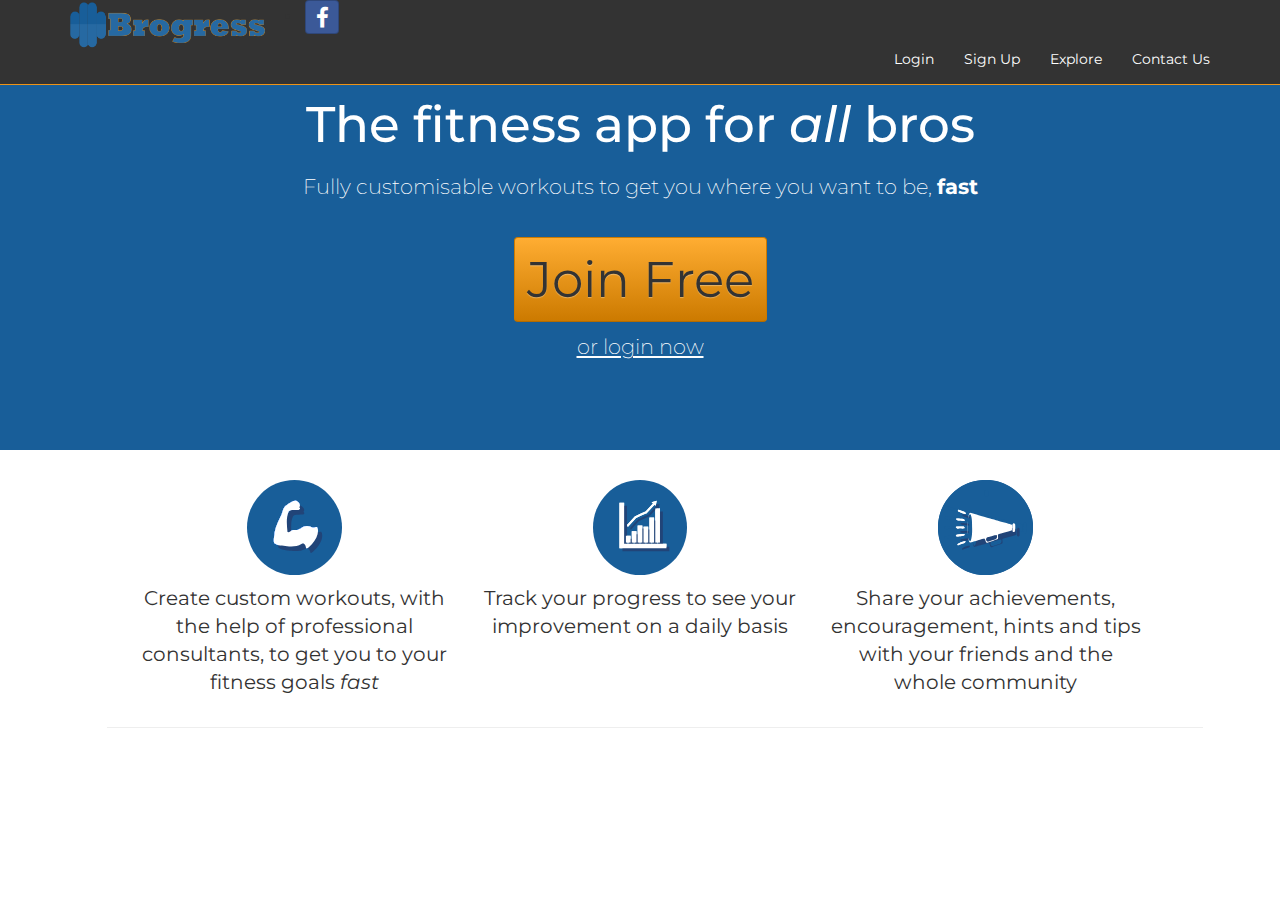
==== brogress/brogress.html @ 45cebdc3 "Added brogress files" ====
<html lang="en">

  <head>
    <meta http-equiv="Content-Type" content="text/html; charset=UTF-8">
    <meta charset="utf-8">
    <meta http-equiv="X-UA-Comatible" content="IE=edge">
    <meta name="veiwport" content="width=device-width, initial-scale=1">

    <title>Brogress</title>
    <link rel="shortcut icon" href="Assets/Icon1.png">
    <link href="CSS/bootstrap.min.css" rel="stylesheet">
    <link href="CSS/custom.css" rel="stylesheet">
    <link href="http://fonts.googleapis.com/css?family=Montserrat:400,300,700" rel="stylesheet">
    <link href="https://maxcdn.bootstrapcdn.com/font-awesome/4.4.0/css/font-awesome.min.css" rel="stylesheet">
    <link href="CSS/bootstrap-social.css" rel="stylesheet">
    <script src="JS/ie-emulation-modes-warning.js"></script>
  </head>

  <body role=document>
    <nav class="navbar navbar-inverse navbar-fixed-top">
        <div class="container" id="top">
          <div class="navbar-header">
            <button type="button" class="navbar-toggle collapsed" data-toggle="collapse" data-target="#navbar" aria-expanded="false" aria-controls="navbar">
              <span class="sr-only">Toggle navigation</span>
              <span class="icon-bar"></span>
              <span class="icon-bar"></span>
              <span class="icon-bar"></span>
            </button>
            <a class="navbar-brand" href="#">
              <img src="Assets/Logo2.png" style="max-width:200px; margin-top:-27px"></a>
          </div>
          <div id="navbar" class="navbar-collapse collapse">
            <div class="navbar-social-buttons>"
            <ul class="nav navbar-nav navbar-center">
              <li><a class="btn btn-social-icon btn-facebook"><i class="fa fa-facebook"></i></a></li>
            </ul>
          </div>
            <ul class="nav navbar-nav navbar-right">
              <li><a href="#login">Login</a></li>
              <li><a href="#signup">Sign Up</a></li>
              <li><a href="#explore">Explore</a></li>
              <li><a href="#contact">Contact Us</a></li>
              <!--<li class="dropdown">
                <a href="http://getbootstrap.com/examples/theme/#" class="dropdown-toggle" data-toggle="dropdown" role="button" aria-haspopup="true" aria-expanded="false">Dropdown <span class="caret"></span></a>
                <ul class="dropdown-menu">
                  <li><a href="http://getbootstrap.com/examples/theme/#">Action</a></li>
                  <li><a href="http://getbootstrap.com/examples/theme/#">Another action</a></li>
                  <li><a href="http://getbootstrap.com/examples/theme/#">Something else here</a></li>
                  <li role="separator" class="divider"></li>
                  <li class="dropdown-header">Nav header</li>
                  <li><a href="http://getbootstrap.com/examples/theme/#">Separated link</a></li>
                  <li><a href="http://getbootstrap.com/examples/theme/#">One more separated link</a></li>
                </ul>-->
              </li>
            </ul>
          </div><!--/.nav-collapse -->
        </div>
      </nav>
    <script src="JS/jquery.min.js"></script>
    <div class="jumbotron" id="home">
        <h1 style="align">The fitness app for <i>all</i> bros</h1>
        <div style="padding-top:10"><p>Fully customisable workouts to get you where you want to be, <b>fast</b></p></div>
      <div style="padding-top:20"><a href="#signup"><button type="button" class="btn btn-custom">Join Free</button></a></div>
      <div style="padding-top:10px"></div><a href="#login"><p><u>or login now</u></p></a></div>
    </div>

      <div class="row col-sm-offset-1 col-sm-10">
        <div class="col-sm-4">
          <img src="Assets/Grid-icon-1.svg" class="center-block" width="30%">
          <p style="padding-top: 10; text-align: center; font-size: 140%">
            Create custom workouts, with the help of professional consultants, to get you to your fitness goals <i>fast</i>
          </p>
        </div>
        <div class="col-sm-4">
          <img src="Assets/Grid-icon-2.svg" class="center-block" width="30%">
          <p style="padding-top: 10; text-align: center; font-size: 140%">
          Track your progress to see your improvement on a daily basis
          </p>
        </div>
        <div class="col-sm-4">
          <img src="Assets/Grid-icon-3.svg" class="center-block" width="30%">
          <p style="padding-top: 10; text-align: center; font-size: 140%">
            Share your achievements, encouragement, hints and tips with your friends and the whole community
          </p>
        </div>
      </div>

      <hr class="featurette-divider col-sm-offset-1 col-sm-10">

    <script src="JS/bootstrap.min.js"></script>
  </body>

</html>
---- brogress/CSS/custom.css ----
body {
  font-family: 'Montserrat', sans-serif;
}
.navbar {
    background-color: #333;
    border-color: #ed9317;
}
.navbar .navbar-brand {
    color: #FFF;
}
.navbar .navbar-brand:hover,
.navbar .navbar-brand:focus {
    color: #ed9317;
}
.navbar .navbar-nav > li > a {
    color: #FFF;
    text-align: center;
}
.navbar .navbar-nav > li > a:hover,
.navbar .navbar-nav > li > a:focus  {
    color: #ed9317;
}
.navbar .navbar-nav > .active > a {
  color: #FFF;
}
.navbar .navbar-nav > .active > a:hover,
.navbar .navbar-nav > .active > a:focus {
  color: #ed9317;
}
.navbar-social-buttons {
  padding-top: 50px;
}
.jumbotron {
  position: relative;
   background-color: #185E99;
   height: 50%;
   text-align: center;
   padding-top: 6%;
}
.jumbotron h1{
  color: #FFFFFF;
  font-size: 50;
}
.jumbotron p{
  color: #FFFFFF;
}
.jumbotron button{
  color: #FFFFFF;
  font-size: 50;
}
.btn-custom {
  background-color: hsl(36, 100%, 40%) !important;
  background-repeat: repeat-x;
  filter: progid:DXImageTransform.Microsoft.gradient(startColorstr="#ffad32", endColorstr="#cc7a00");
  background-image: -khtml-gradient(linear, left top, left bottom, from(#ffad32), to(#cc7a00));
  background-image: -moz-linear-gradient(top, #ffad32, #cc7a00);
  background-image: -ms-linear-gradient(top, #ffad32, #cc7a00);
  background-image: -webkit-gradient(linear, left top, left bottom, color-stop(0%, #ffad32), color-stop(100%, #cc7a00));
  background-image: -webkit-linear-gradient(top, #ffad32, #cc7a00);
  background-image: -o-linear-gradient(top, #ffad32, #cc7a00);
  background-image: linear-gradient(#ffad32, #cc7a00);
  border-color: #cc7a00 #cc7a00 hsl(36, 100%, 35%);
  color: #333 !important;
  text-shadow: 0 1px 1px rgba(255, 255, 255, 0.33);
  -webkit-font-smoothing: antialiased;
}
.btn-custom:hover {
  color: #555 !important;
}
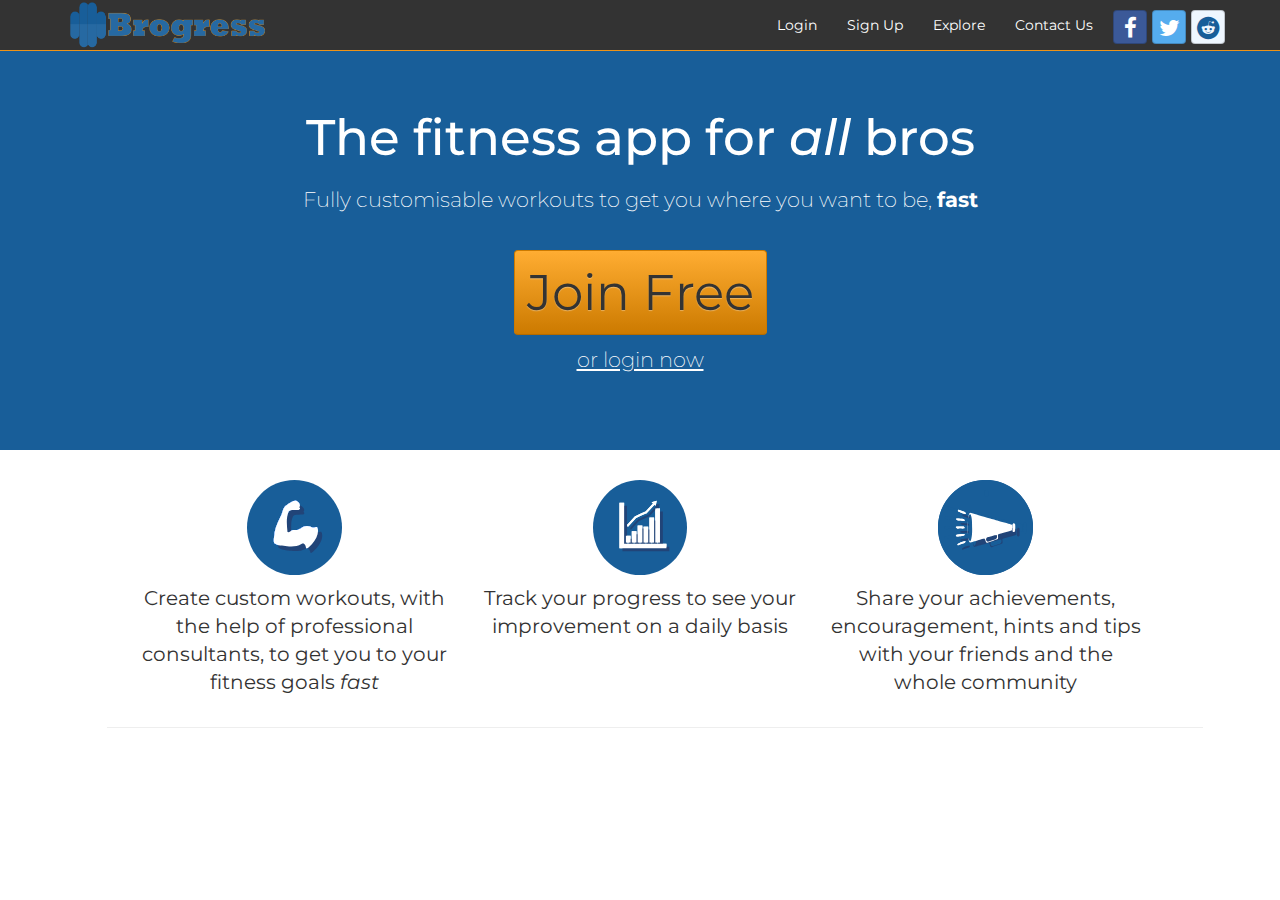
==== commit 436fa6e4: "Social icons and jumbotron change" ====
--- a/brogress/brogress.html
+++ b/brogress/brogress.html
@@ -9,10 +9,10 @@
     <title>Brogress</title>
     <link rel="shortcut icon" href="Assets/Icon1.png">
     <link href="CSS/bootstrap.min.css" rel="stylesheet">
-    <link href="CSS/custom.css" rel="stylesheet">
     <link href="http://fonts.googleapis.com/css?family=Montserrat:400,300,700" rel="stylesheet">
     <link href="https://maxcdn.bootstrapcdn.com/font-awesome/4.4.0/css/font-awesome.min.css" rel="stylesheet">
     <link href="CSS/bootstrap-social.css" rel="stylesheet">
+    <link href="CSS/custom.css" rel="stylesheet">
     <script src="JS/ie-emulation-modes-warning.js"></script>
   </head>
 
@@ -30,16 +30,14 @@
               <img src="Assets/Logo2.png" style="max-width:200px; margin-top:-27px"></a>
           </div>
           <div id="navbar" class="navbar-collapse collapse">
-            <div class="navbar-social-buttons>"
-            <ul class="nav navbar-nav navbar-center">
-              <li><a class="btn btn-social-icon btn-facebook"><i class="fa fa-facebook"></i></a></li>
-            </ul>
-          </div>
             <ul class="nav navbar-nav navbar-right">
               <li><a href="#login">Login</a></li>
               <li><a href="#signup">Sign Up</a></li>
               <li><a href="#explore">Explore</a></li>
               <li><a href="#contact">Contact Us</a></li>
+                <li class="nav navbar-nav navbar-social"><a class="btn btn-social-icon btn-facebook"><i class="fa fa-facebook" style="vertical-align: middle;"></i></a></li>
+                <li class="nav navbar-nav navbar-social"><a class="btn btn-social-icon btn-twitter"><i class="fa fa-twitter"></i></a></li>
+                <li class="nav navbar-nav navbar-social"><a class="btn btn-social-icon btn-reddit"><i class="fa fa-reddit" style="font-color: black;"></i></a></li>
               <!--<li class="dropdown">
                 <a href="http://getbootstrap.com/examples/theme/#" class="dropdown-toggle" data-toggle="dropdown" role="button" aria-haspopup="true" aria-expanded="false">Dropdown <span class="caret"></span></a>
                 <ul class="dropdown-menu">
--- a/brogress/CSS/custom.css
+++ b/brogress/CSS/custom.css
@@ -27,15 +27,23 @@
 .navbar .navbar-nav > .active > a:focus {
   color: #ed9317;
 }
-.navbar-social-buttons {
-  padding-top: 50px;
+.navbar .navbar-nav .navbar-social {
+  padding-top: 10;
+  padding-left: 5;
+}
+.fa-reddit {
+  color: #185E99;
+}
+.fa-reddit:hover {
+  color: #ed9317;
 }
 .jumbotron {
   position: relative;
    background-color: #185E99;
    height: 50%;
    text-align: center;
-   padding-top: 6%;
+   padding-top: 7%;
+   padding-bottom: 20%;
 }
 .jumbotron h1{
   color: #FFFFFF;
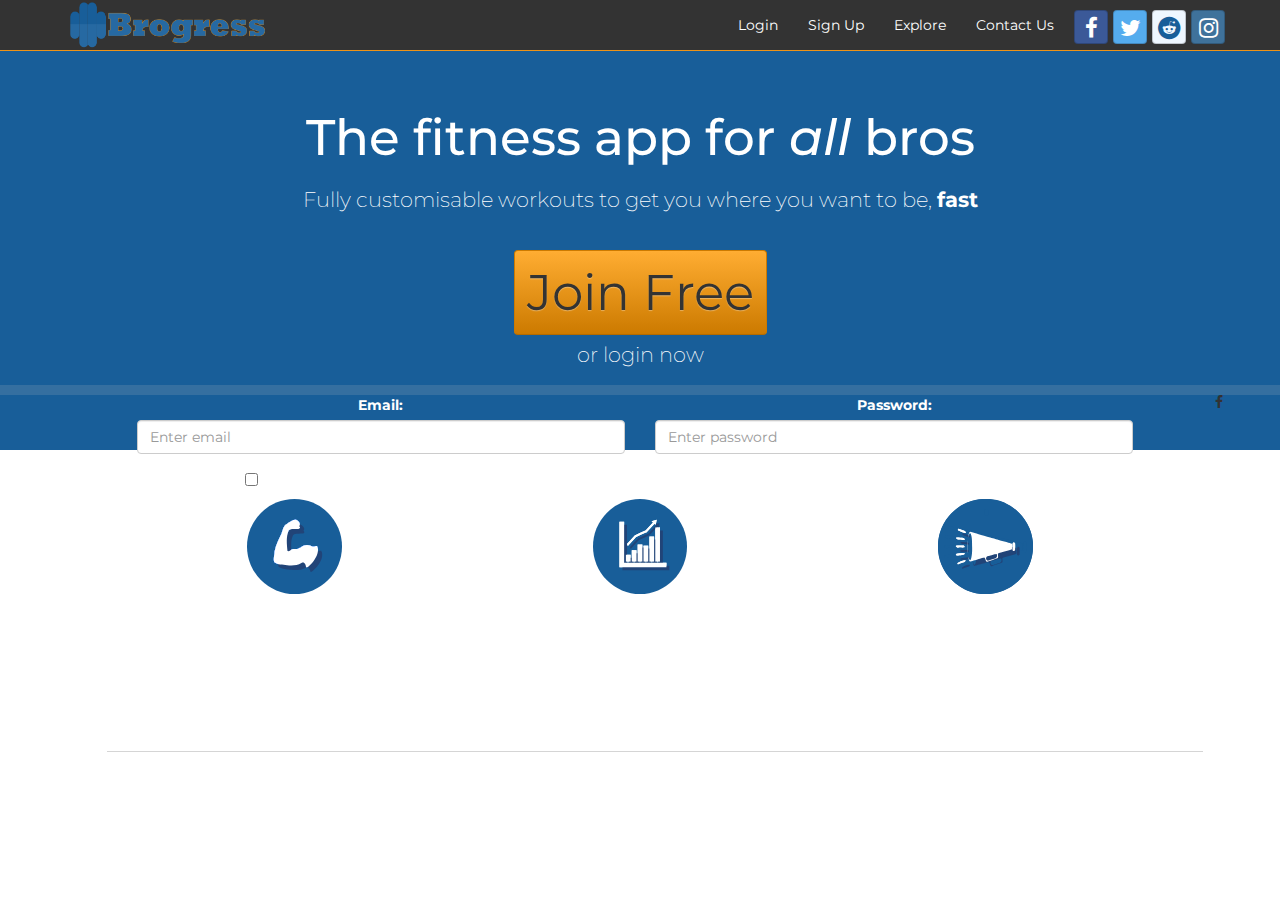
==== commit 39321266: "Faulty commit" ====
--- a/brogress/brogress.html
+++ b/brogress/brogress.html
@@ -38,6 +38,7 @@
                 <li class="nav navbar-nav navbar-social"><a class="btn btn-social-icon btn-facebook"><i class="fa fa-facebook" style="vertical-align: middle;"></i></a></li>
                 <li class="nav navbar-nav navbar-social"><a class="btn btn-social-icon btn-twitter"><i class="fa fa-twitter"></i></a></li>
                 <li class="nav navbar-nav navbar-social"><a class="btn btn-social-icon btn-reddit"><i class="fa fa-reddit" style="font-color: black;"></i></a></li>
+                <li class="nav navbar-nav navbar-social"><a class="btn btn-social-icon btn-instagram"><i class="fa fa-instagram" style="font-color: black;"></i></a></li>
               <!--<li class="dropdown">
                 <a href="http://getbootstrap.com/examples/theme/#" class="dropdown-toggle" data-toggle="dropdown" role="button" aria-haspopup="true" aria-expanded="false">Dropdown <span class="caret"></span></a>
                 <ul class="dropdown-menu">
@@ -59,7 +60,56 @@
         <h1 style="align">The fitness app for <i>all</i> bros</h1>
         <div style="padding-top:10"><p>Fully customisable workouts to get you where you want to be, <b>fast</b></p></div>
       <div style="padding-top:20"><a href="#signup"><button type="button" class="btn btn-custom">Join Free</button></a></div>
-      <div style="padding-top:10px"></div><a href="#login"><p><u>or login now</u></p></a></div>
+      <div><p style="color:white;padding-top:5px;">or login now</h3></div>
+      <div style="background-color: #356FA0;padding-top:10px;">
+        <div class="row col-sm-offset-1 col-sm-10">
+          <div class="col-sm-6">
+            <div class="form-group">
+              <div>
+              <label for="email" style="color:white;;">Email:</label>
+              <input type="email" class="form-control" id="email" placeholder="Enter email">
+            </div>
+            </div>
+            <div class="checkbox" style="right:10%;padding-right:10%;">
+              <label style="color:white;"><input type="checkbox"> Remember me</label>
+            </div>
+          </div>
+          <div class="col-sm-6">
+            <div class="form-group" style="padding-right:10px;">
+              <label for="pwd" style="color:white;">Password:</label>
+              <input type="password" class="form-control" id="pwd" placeholder="Enter password">
+            </div>
+            <a style="color:white;" href="https://www.youtube.com/watch?v=dQw4w9WgXcQ"><u>forgot your password?</u></a>
+          </div>
+      </div>
+    </div>
+
+    <div class="modal fade" id="loginModal" role="dialog">
+      <div class="modal-dialog">
+        <div class="modal-content">
+          <div class="modal-header">
+            <button type="button" class="close" data-dismiss="modal">&times;</button>
+            <h4 class="modal-title" style="margin:0 auto;">Login</h4>
+          </div>
+          <div class="modal-body">
+            <form class="form-inline" role="form">
+              <div class="form-group">
+                <label for="email">Email:</label>
+                <input type="email" class="form-control" id="email" placeholder="Enter email">
+              </div>
+              <div class="form-group">
+                <label for="pwd">Password:</label>
+                <input type="password" class="form-control" id="pwd" placeholder="Enter password">
+              </div>
+              <div class="checkbox">
+                <label><input type="checkbox"> Remember me</label>
+              </div>
+              <button type="submit" class="btn btn-custom">Submit</button>
+              <a href="https://www.youtube.com/watch?v=dQw4w9WgXcQ"><u>forgot your password?</u></a>
+            </form>
+          </div>
+        </div>
+      </div>
     </div>
 
       <div class="row col-sm-offset-1 col-sm-10">
@@ -86,6 +136,7 @@
       <hr class="featurette-divider col-sm-offset-1 col-sm-10">
 
     <script src="JS/bootstrap.min.js"></script>
+    <i class="fa fa-facebook"></i>
   </body>
 
 </html>
--- a/brogress/CSS/custom.css
+++ b/brogress/CSS/custom.css
@@ -40,10 +40,14 @@
 .jumbotron {
   position: relative;
    background-color: #185E99;
-   height: 50%;
+   height: 30%;
    text-align: center;
    padding-top: 7%;
-   padding-bottom: 20%;
+}
+@media (min-width: 768px) {
+  .jumbotron {
+    height: 50%
+  }
 }
 .jumbotron h1{
   color: #FFFFFF;
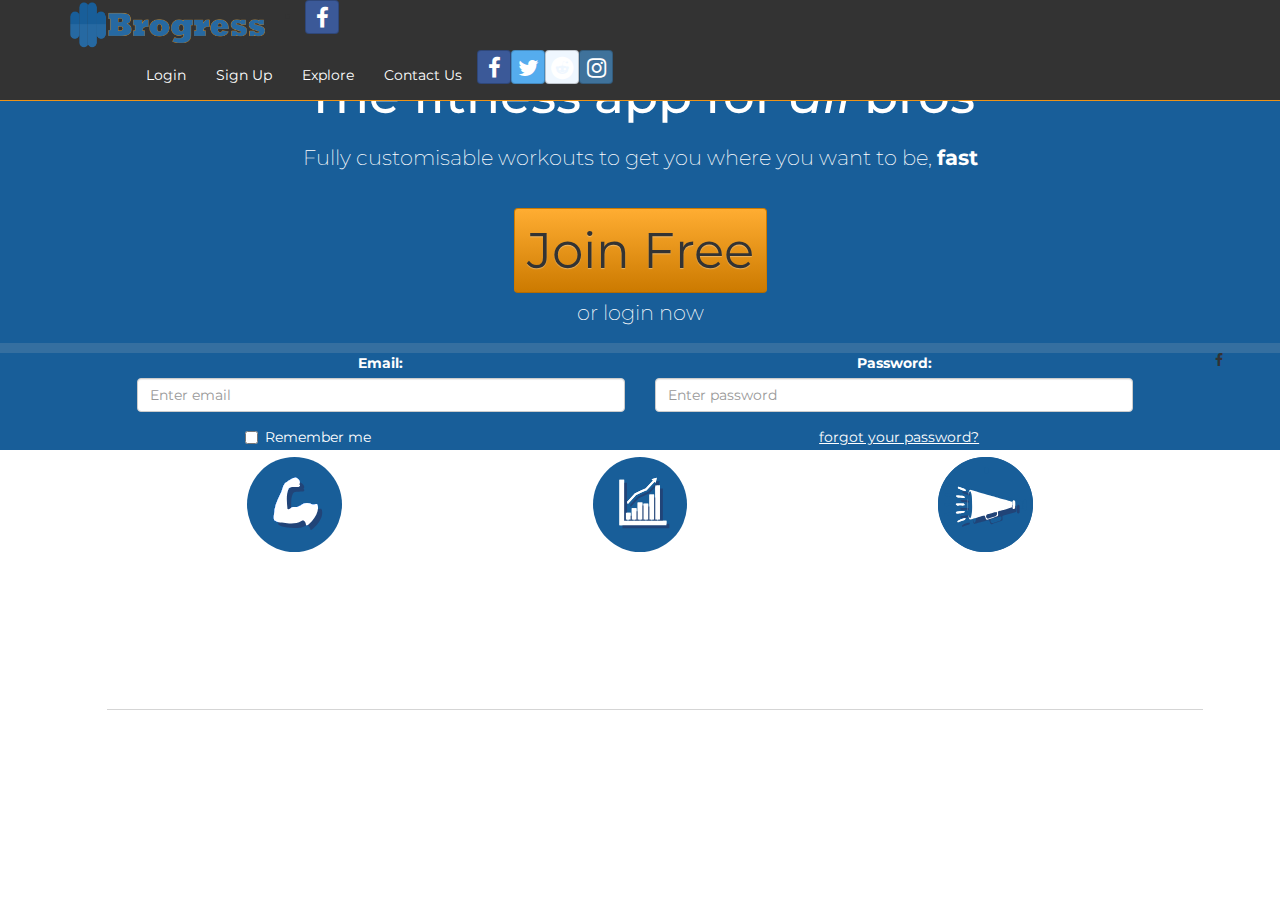
==== commit e5af6313: "Revert "Social icons and jumbotron change"" ====
--- a/brogress/brogress.html
+++ b/brogress/brogress.html
@@ -9,10 +9,10 @@
     <title>Brogress</title>
     <link rel="shortcut icon" href="Assets/Icon1.png">
     <link href="CSS/bootstrap.min.css" rel="stylesheet">
+    <link href="CSS/custom.css" rel="stylesheet">
     <link href="http://fonts.googleapis.com/css?family=Montserrat:400,300,700" rel="stylesheet">
     <link href="https://maxcdn.bootstrapcdn.com/font-awesome/4.4.0/css/font-awesome.min.css" rel="stylesheet">
     <link href="CSS/bootstrap-social.css" rel="stylesheet">
-    <link href="CSS/custom.css" rel="stylesheet">
     <script src="JS/ie-emulation-modes-warning.js"></script>
   </head>
 
@@ -30,15 +30,23 @@
               <img src="Assets/Logo2.png" style="max-width:200px; margin-top:-27px"></a>
           </div>
           <div id="navbar" class="navbar-collapse collapse">
+            <div class="navbar-social-buttons>"
+            <ul class="nav navbar-nav navbar-center">
+              <li><a class="btn btn-social-icon btn-facebook"><i class="fa fa-facebook"></i></a></li>
+            </ul>
+          </div>
             <ul class="nav navbar-nav navbar-right">
               <li><a href="#login">Login</a></li>
               <li><a href="#signup">Sign Up</a></li>
               <li><a href="#explore">Explore</a></li>
               <li><a href="#contact">Contact Us</a></li>
+<<<<<<< HEAD
                 <li class="nav navbar-nav navbar-social"><a class="btn btn-social-icon btn-facebook"><i class="fa fa-facebook" style="vertical-align: middle;"></i></a></li>
                 <li class="nav navbar-nav navbar-social"><a class="btn btn-social-icon btn-twitter"><i class="fa fa-twitter"></i></a></li>
                 <li class="nav navbar-nav navbar-social"><a class="btn btn-social-icon btn-reddit"><i class="fa fa-reddit" style="font-color: black;"></i></a></li>
                 <li class="nav navbar-nav navbar-social"><a class="btn btn-social-icon btn-instagram"><i class="fa fa-instagram" style="font-color: black;"></i></a></li>
+=======
+>>>>>>> parent of 436fa6e... Social icons and jumbotron change
               <!--<li class="dropdown">
                 <a href="http://getbootstrap.com/examples/theme/#" class="dropdown-toggle" data-toggle="dropdown" role="button" aria-haspopup="true" aria-expanded="false">Dropdown <span class="caret"></span></a>
                 <ul class="dropdown-menu">
--- a/brogress/CSS/custom.css
+++ b/brogress/CSS/custom.css
@@ -27,27 +27,24 @@
 .navbar .navbar-nav > .active > a:focus {
   color: #ed9317;
 }
-.navbar .navbar-nav .navbar-social {
-  padding-top: 10;
-  padding-left: 5;
-}
-.fa-reddit {
-  color: #185E99;
-}
-.fa-reddit:hover {
-  color: #ed9317;
+.navbar-social-buttons {
+  padding-top: 50px;
 }
 .jumbotron {
   position: relative;
    background-color: #185E99;
    height: 30%;
    text-align: center;
+<<<<<<< HEAD
    padding-top: 7%;
 }
 @media (min-width: 768px) {
   .jumbotron {
     height: 50%
   }
+=======
+   padding-top: 6%;
+>>>>>>> parent of 436fa6e... Social icons and jumbotron change
 }
 .jumbotron h1{
   color: #FFFFFF;
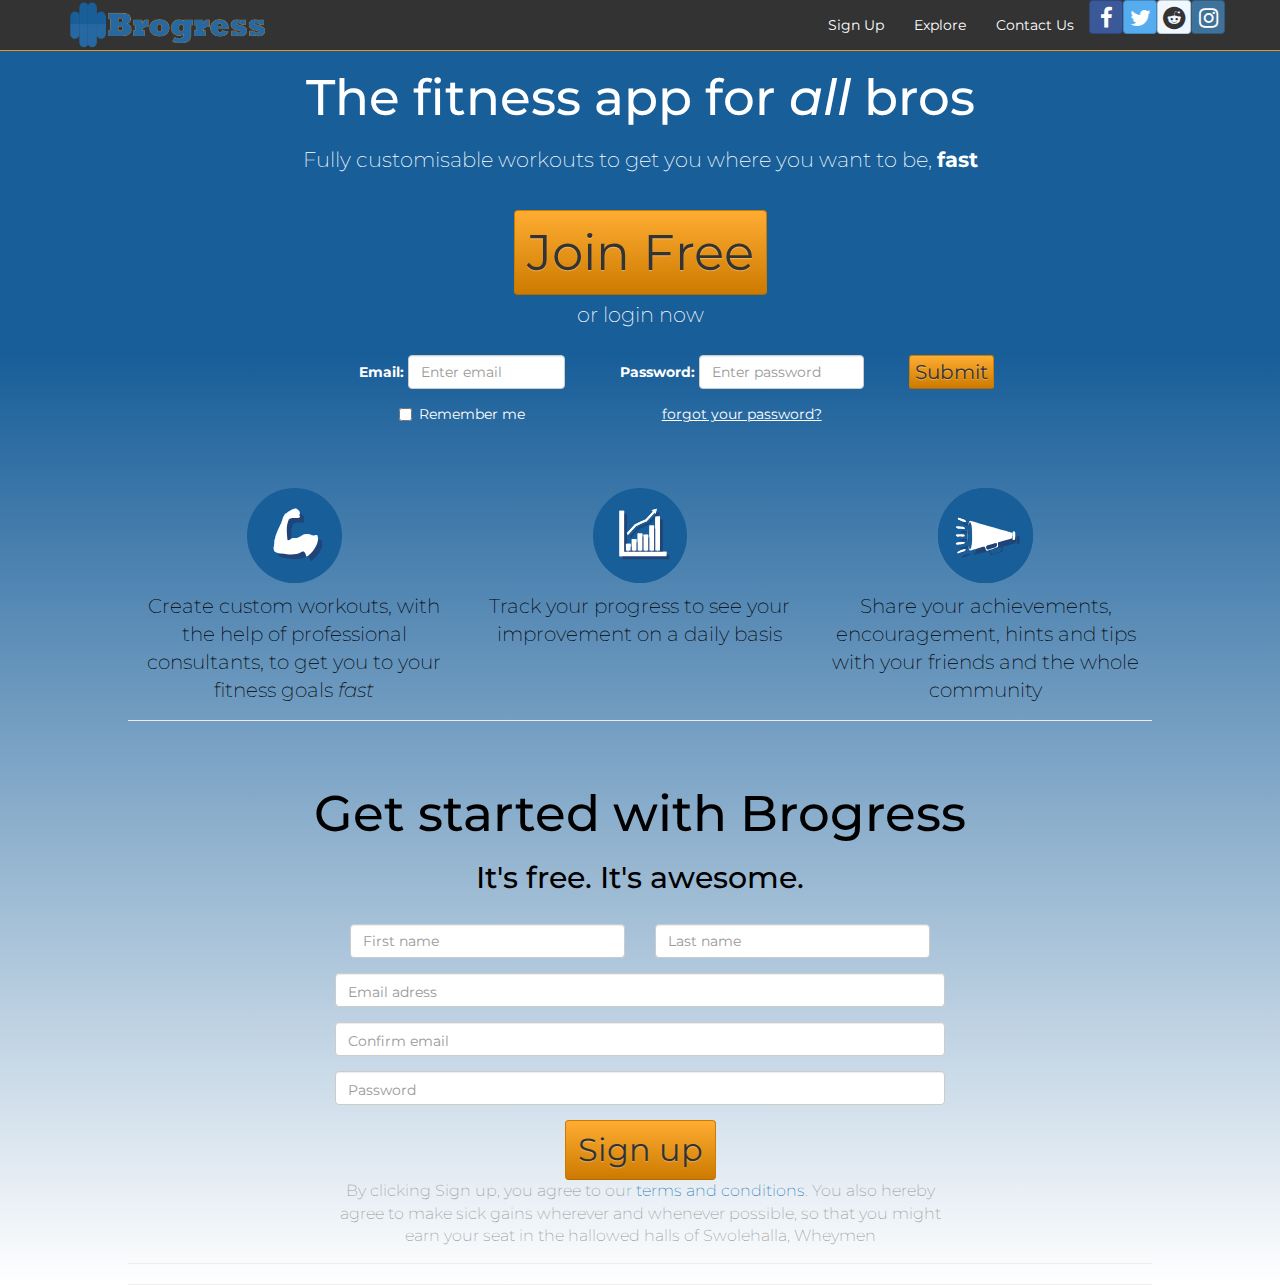
==== commit 056cf1f1: "Major updates" ====
--- a/brogress/brogress.html
+++ b/brogress/brogress.html
@@ -14,6 +14,13 @@
     <link href="https://maxcdn.bootstrapcdn.com/font-awesome/4.4.0/css/font-awesome.min.css" rel="stylesheet">
     <link href="CSS/bootstrap-social.css" rel="stylesheet">
     <script src="JS/ie-emulation-modes-warning.js"></script>
+    <script src="https://ajax.googleapis.com/ajax/libs/jquery/1.11.3/jquery.min.js"></script>
+
+    <script type="text/javacript">
+    $(document).ready(function(){
+      $("#TandC").load("Assets/TandC.txt");
+    });
+    </script>
   </head>
 
   <body role=document>
@@ -30,23 +37,14 @@
               <img src="Assets/Logo2.png" style="max-width:200px; margin-top:-27px"></a>
           </div>
           <div id="navbar" class="navbar-collapse collapse">
-            <div class="navbar-social-buttons>"
-            <ul class="nav navbar-nav navbar-center">
-              <li><a class="btn btn-social-icon btn-facebook"><i class="fa fa-facebook"></i></a></li>
-            </ul>
-          </div>
             <ul class="nav navbar-nav navbar-right">
-              <li><a href="#login">Login</a></li>
               <li><a href="#signup">Sign Up</a></li>
               <li><a href="#explore">Explore</a></li>
               <li><a href="#contact">Contact Us</a></li>
-<<<<<<< HEAD
                 <li class="nav navbar-nav navbar-social"><a class="btn btn-social-icon btn-facebook"><i class="fa fa-facebook" style="vertical-align: middle;"></i></a></li>
                 <li class="nav navbar-nav navbar-social"><a class="btn btn-social-icon btn-twitter"><i class="fa fa-twitter"></i></a></li>
-                <li class="nav navbar-nav navbar-social"><a class="btn btn-social-icon btn-reddit"><i class="fa fa-reddit" style="font-color: black;"></i></a></li>
-                <li class="nav navbar-nav navbar-social"><a class="btn btn-social-icon btn-instagram"><i class="fa fa-instagram" style="font-color: black;"></i></a></li>
-=======
->>>>>>> parent of 436fa6e... Social icons and jumbotron change
+                <li class="nav navbar-nav navbar-social"><a class="btn btn-social-icon btn-reddit"><i class="fa fa-reddit"></i></a></li>
+                <li class="nav navbar-nav navbar-social"><a class="btn btn-social-icon btn-instagram"><i class="fa fa-instagram"></i></a></li>
               <!--<li class="dropdown">
                 <a href="http://getbootstrap.com/examples/theme/#" class="dropdown-toggle" data-toggle="dropdown" role="button" aria-haspopup="true" aria-expanded="false">Dropdown <span class="caret"></span></a>
                 <ul class="dropdown-menu">
@@ -69,82 +67,144 @@
         <div style="padding-top:10"><p>Fully customisable workouts to get you where you want to be, <b>fast</b></p></div>
       <div style="padding-top:20"><a href="#signup"><button type="button" class="btn btn-custom">Join Free</button></a></div>
       <div><p style="color:white;padding-top:5px;">or login now</h3></div>
-      <div style="background-color: #356FA0;padding-top:10px;">
-        <div class="row col-sm-offset-1 col-sm-10">
+      <div style="padding-top:10px;">
+        <div class="row col-sm-offset-3 col-sm-6" >
+          <div class="col-sm-5">
+            <div class="form-group">
+              <label for="email" style="color:white;display:inline-block;">Email:</label>
+              <input style="display:inline-block;width:70%;" type="email" class="form-control" id="email" placeholder="Enter email">
+            </div>
+            <div class="checkbox" style="margin:auto">
+              <label style="color:white;"><input type="checkbox"> Remember me</label>
+            </div>
+          </div>
           <div class="col-sm-6">
             <div class="form-group">
-              <div>
-              <label for="email" style="color:white;;">Email:</label>
-              <input type="email" class="form-control" id="email" placeholder="Enter email">
-            </div>
-            </div>
-            <div class="checkbox" style="right:10%;padding-right:10%;">
-              <label style="color:white;"><input type="checkbox"> Remember me</label>
-            </div>
-          </div>
-          <div class="col-sm-6">
-            <div class="form-group" style="padding-right:10px;">
-              <label for="pwd" style="color:white;">Password:</label>
-              <input type="password" class="form-control" id="pwd" placeholder="Enter password">
-            </div>
-            <a style="color:white;" href="https://www.youtube.com/watch?v=dQw4w9WgXcQ"><u>forgot your password?</u></a>
+              <label for="pwd" style="color:white;display:inline-block;">Password:</label>
+              <input style="display:inline-block;width:60%;" type="password" class="form-control" id="pwd" placeholder="Enter password">
+            </div>
+            <a style="color:white;margin:auto;" href="https://www.youtube.com/watch?v=dQw4w9WgXcQ"><u>forgot your password?</u></a>
+          </div>
+          <div class="col-sm-1">
+            <button type="button" class="btn btn-custom btn-xs" id="submit">Submit</button>
           </div>
       </div>
     </div>
 
-    <div class="modal fade" id="loginModal" role="dialog">
-      <div class="modal-dialog">
-        <div class="modal-content">
-          <div class="modal-header">
-            <button type="button" class="close" data-dismiss="modal">&times;</button>
-            <h4 class="modal-title" style="margin:0 auto;">Login</h4>
-          </div>
-          <div class="modal-body">
-            <form class="form-inline" role="form">
-              <div class="form-group">
-                <label for="email">Email:</label>
-                <input type="email" class="form-control" id="email" placeholder="Enter email">
-              </div>
-              <div class="form-group">
-                <label for="pwd">Password:</label>
-                <input type="password" class="form-control" id="pwd" placeholder="Enter password">
-              </div>
-              <div class="checkbox">
-                <label><input type="checkbox"> Remember me</label>
-              </div>
-              <button type="submit" class="btn btn-custom">Submit</button>
-              <a href="https://www.youtube.com/watch?v=dQw4w9WgXcQ"><u>forgot your password?</u></a>
-            </form>
-          </div>
-        </div>
-      </div>
-    </div>
-
-      <div class="row col-sm-offset-1 col-sm-10">
+    <div id="background">
+
+      <div class="modal fade" id="loginModal" role="dialog">
+        <div class="modal-dialog">
+          <div class="modal-content">
+            <div class="modal-header">
+              <button type="button" class="close" data-dismiss="modal">&times;</button>
+              <h4 class="modal-title" style="margin:0 auto;">Login</h4>
+            </div>
+            <div class="modal-body">
+              <form class="form-inline" role="form">
+                <div class="form-group">
+                  <label for="email">Email:</label>
+                  <input type="email" class="form-control" id="email" placeholder="Enter email">
+                </div>
+                <div class="form-group">
+                  <label for="pwd">Password:</label>
+                  <input type="password" class="form-control" id="pwd" placeholder="Enter password">
+                </div>
+                <div class="checkbox">
+                  <label><input type="checkbox"> Remember me</label>
+                </div>
+                <button type="submit" class="btn btn-custom">Submit</button>
+                <a href="https://www.youtube.com/watch?v=dQw4w9WgXcQ"><u>forgot your password?</u></a>
+              </form>
+            </div>
+          </div>
+        </div>
+      </div>
+
+      <div class="row col-sm-offset-1 col-sm-10" style="padding-top:5%;">
         <div class="col-sm-4">
           <img src="Assets/Grid-icon-1.svg" class="center-block" width="30%">
-          <p style="padding-top: 10; text-align: center; font-size: 140%">
+          <p style="padding-top: 10; text-align: center; font-size: 140%; color: #000">
             Create custom workouts, with the help of professional consultants, to get you to your fitness goals <i>fast</i>
           </p>
         </div>
         <div class="col-sm-4">
           <img src="Assets/Grid-icon-2.svg" class="center-block" width="30%">
-          <p style="padding-top: 10; text-align: center; font-size: 140%">
+          <p style="padding-top: 10; text-align: center; font-size: 140%; color: #000;">
           Track your progress to see your improvement on a daily basis
           </p>
         </div>
         <div class="col-sm-4">
           <img src="Assets/Grid-icon-3.svg" class="center-block" width="30%">
-          <p style="padding-top: 10; text-align: center; font-size: 140%">
+          <p style="padding-top: 10; text-align: center; font-size: 140%; color: #000;">
             Share your achievements, encouragement, hints and tips with your friends and the whole community
           </p>
         </div>
       </div>
 
-      <hr class="featurette-divider col-sm-offset-1 col-sm-10">
+      <hr class="featurette-divider" style="width:80%;">
+
+      <div id="signup" style="padding-top:25px;">
+        <h1 style="align;color:black;">Get started with Brogress</h1>
+        <h2 style="align;color:black;">It's free. It's awesome.</h2>
+        <div class="row col-sm-offset-3 col-sm-6" style="padding-top:20px;">
+          <div class="col-sm-6">
+            <div class="form-group">
+              <input type="text" style="left:50px;" class="form-control" id="signup-name-first" placeholder="First name">
+            </div>
+          </div>
+          <div class="col-sm-6">
+            <div class="form-group">
+              <input type="text" class="form-control" id="signup-name-last" placeholder="Last name">
+            </div>
+          </div>
+          <div class="form-group">
+            <input type="email" class="form-control form-signup" id="signup-email-initial" placeholder="Email adress">
+          </div>
+          <div class="form-group">
+            <input type="email" class="form-control form-signup" id="signup-email-confirm" placeholder="Confirm email">
+          </div>
+          <div class="form-group">
+            <input type="password" class="form-control form-signup" id="signup-pwd" placeholder="Password">
+          </div>
+          <button type="button" class="btn btn-custom" style="font-size:32px;">Sign up</button>
+          <p style="font-size:16px;color:#999;">
+            By clicking Sign up, you agree to our <a href="#" data-toggle="modal" data-target="#TAndCModal">terms and conditions</a>.
+            You also hereby agree to make sick gains wherever and whenever possible, so that you might earn your seat in the hallowed halls of Swolehalla, Wheymen
+          </p>
+        </div>
+
+      </div>
+
+      <hr class="featurette-divider" style="width:80%;">
+
+      <div id="explore">
+
+      </div>
+
+      <hr class="featurette-divider" style="width:80%;">
+
+      <div id="contact">
+
+      </div>
+
+      <div class="modal fade" id="TAndCModal" role="dialog">
+        <div class="modal-dialog">
+          <div class="modal-content">
+            <div class="modal-header">
+              <button type="button" class="close" data-dismiss="modal">&times;</button>
+              <h4 class="modal-title" style="margin:0 auto;">Terms and Condition</h4>
+            </div>
+            <div class="modal-body">
+              <div id="TandC"></div>
+              </script>
+            </div>
+          </div>
+        </div>
+      </div>
+    </div>
 
     <script src="JS/bootstrap.min.js"></script>
-    <i class="fa fa-facebook"></i>
   </body>
 
 </html>
--- a/brogress/CSS/custom.css
+++ b/brogress/CSS/custom.css
@@ -30,17 +30,22 @@
 .navbar-social-buttons {
   padding-top: 50px;
 }
+.fa-reddit {
+  color:#333;
+}
+.fa-reddit:hover {
+  color:#ed9317;
+}
 .jumbotron {
   position: relative;
    background-color: #185E99;
-   height: 30%;
+   height: 50%;
    text-align: center;
-<<<<<<< HEAD
-   padding-top: 7%;
+   padding-top: 50px;
 }
-@media (min-width: 768px) {
+@media (max-width: 768px) {
   .jumbotron {
-    height: 50%
+    height: 70%
   }
 =======
    padding-top: 6%;
@@ -76,3 +81,12 @@
 .btn-custom:hover {
   color: #555 !important;
 }
+.btn-custom#submit {
+  font-size: 20;
+}
+#background {
+  background-image: linear-gradient(0deg, #FFFFFF, #185E99);
+}
+.form-signup {
+  padding-top: 10px;
+}
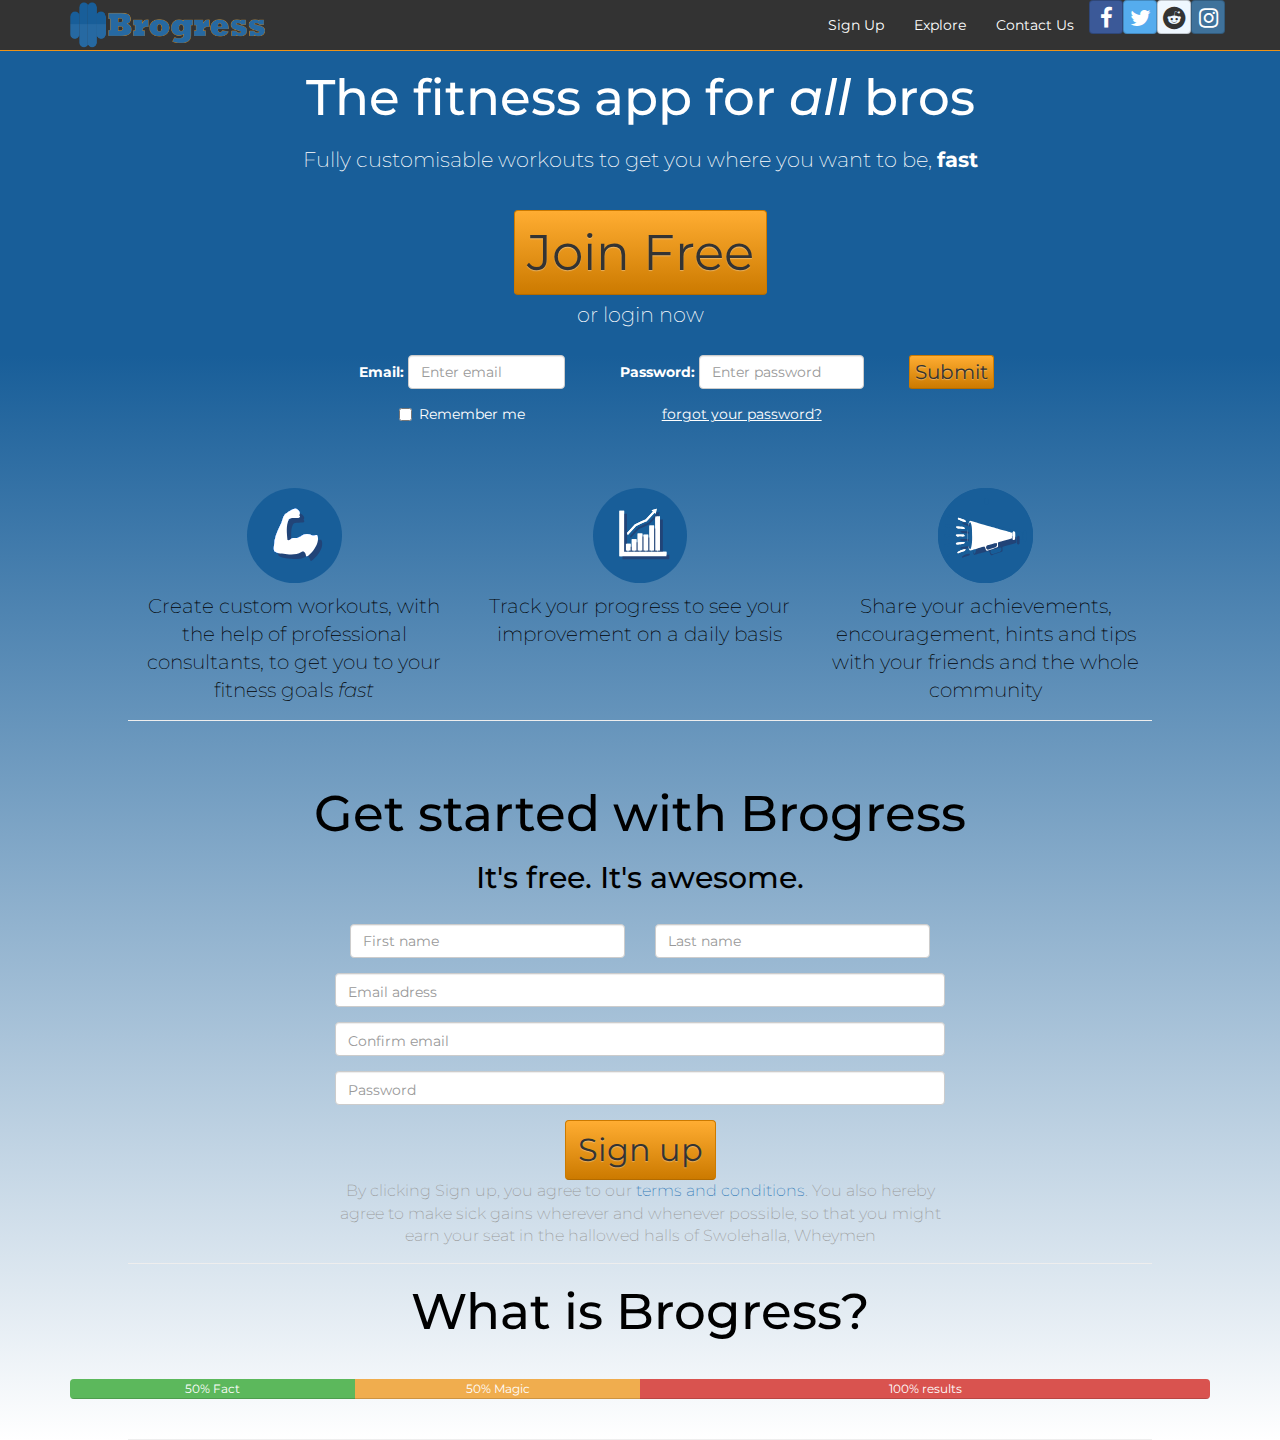
==== commit b6e872e0: "Changes to brogress 2 + main page" ====
--- a/brogress/brogress.html
+++ b/brogress/brogress.html
@@ -15,15 +15,13 @@
     <link href="CSS/bootstrap-social.css" rel="stylesheet">
     <script src="JS/ie-emulation-modes-warning.js"></script>
     <script src="https://ajax.googleapis.com/ajax/libs/jquery/1.11.3/jquery.min.js"></script>
-
-    <script type="text/javacript">
-    $(document).ready(function(){
-      $("#TandC").load("Assets/TandC.txt");
-    });
-    </script>
+    <script src="JS/jquery.localscroll.min.js"></script>
+    <script src="JS/smoothscroll.js"></script>
+    <script src="JS/custom.js"></script>
   </head>
 
-  <body role=document>
+  <body role=document onload="onpageLoad();">
+    <div id="top"></div>
     <nav class="navbar navbar-inverse navbar-fixed-top">
         <div class="container" id="top">
           <div class="navbar-header">
@@ -33,18 +31,18 @@
               <span class="icon-bar"></span>
               <span class="icon-bar"></span>
             </button>
-            <a class="navbar-brand" href="#">
+            <a class="navbar-brand" href="#top" class="smoothscroll">
               <img src="Assets/Logo2.png" style="max-width:200px; margin-top:-27px"></a>
           </div>
           <div id="navbar" class="navbar-collapse collapse">
             <ul class="nav navbar-nav navbar-right">
-              <li><a href="#signup">Sign Up</a></li>
-              <li><a href="#explore">Explore</a></li>
-              <li><a href="#contact">Contact Us</a></li>
-                <li class="nav navbar-nav navbar-social"><a class="btn btn-social-icon btn-facebook"><i class="fa fa-facebook" style="vertical-align: middle;"></i></a></li>
-                <li class="nav navbar-nav navbar-social"><a class="btn btn-social-icon btn-twitter"><i class="fa fa-twitter"></i></a></li>
-                <li class="nav navbar-nav navbar-social"><a class="btn btn-social-icon btn-reddit"><i class="fa fa-reddit"></i></a></li>
-                <li class="nav navbar-nav navbar-social"><a class="btn btn-social-icon btn-instagram"><i class="fa fa-instagram"></i></a></li>
+              <li><a href="#signup" class="smoothscroll">Sign Up</a></li>
+              <li><a href="#explore" class="smoothscroll">Explore</a></li>
+              <li><a href="#contact" class="smoothscroll">Contact Us</a></li>
+                <li class="nav navbar-nav navbar-social"><a href="https://www.facebook.com/" class="btn btn-social-icon btn-facebook"><i class="fa fa-facebook" style="vertical-align: middle;"></i></a></li>
+                <li class="nav navbar-nav navbar-social"><a href="https://twitter.com/" class="btn btn-social-icon btn-twitter"><i class="fa fa-twitter"></i></a></li>
+                <li class="nav navbar-nav navbar-social"><a href="https://www.reddit.com/" class="btn btn-social-icon btn-reddit"><i class="fa fa-reddit"></i></a></li>
+                <li class="nav navbar-nav navbar-social"><a href="https://instagram.com/" class="btn btn-social-icon btn-instagram"><i class="fa fa-instagram"></i></a></li>
               <!--<li class="dropdown">
                 <a href="http://getbootstrap.com/examples/theme/#" class="dropdown-toggle" data-toggle="dropdown" role="button" aria-haspopup="true" aria-expanded="false">Dropdown <span class="caret"></span></a>
                 <ul class="dropdown-menu">
@@ -61,8 +59,7 @@
           </div><!--/.nav-collapse -->
         </div>
       </nav>
-    <script src="JS/jquery.min.js"></script>
-    <div class="jumbotron" id="home">
+    <div class="jumbotron">
         <h1 style="align">The fitness app for <i>all</i> bros</h1>
         <div style="padding-top:10"><p>Fully customisable workouts to get you where you want to be, <b>fast</b></p></div>
       <div style="padding-top:20"><a href="#signup"><button type="button" class="btn btn-custom">Join Free</button></a></div>
@@ -72,10 +69,10 @@
           <div class="col-sm-5">
             <div class="form-group">
               <label for="email" style="color:white;display:inline-block;">Email:</label>
-              <input style="display:inline-block;width:70%;" type="email" class="form-control" id="email" placeholder="Enter email">
+              <input style="display:inline-block;width:70%;" type="email" class="form-control" id="email" onblur="checkEmail()" placeholder="Enter email">
             </div>
             <div class="checkbox" style="margin:auto">
-              <label style="color:white;"><input type="checkbox"> Remember me</label>
+              <label style="color:white;"><input type="checkbox" id="loginCheckbox"> Remember me</label>
             </div>
           </div>
           <div class="col-sm-6">
@@ -86,40 +83,12 @@
             <a style="color:white;margin:auto;" href="https://www.youtube.com/watch?v=dQw4w9WgXcQ"><u>forgot your password?</u></a>
           </div>
           <div class="col-sm-1">
-            <button type="button" class="btn btn-custom btn-xs" id="submit">Submit</button>
+            <button type="button" class="btn btn-custom btn-xs" id="submit" onclick="loginSubmit()">Submit</button>
           </div>
       </div>
     </div>
 
     <div id="background">
-
-      <div class="modal fade" id="loginModal" role="dialog">
-        <div class="modal-dialog">
-          <div class="modal-content">
-            <div class="modal-header">
-              <button type="button" class="close" data-dismiss="modal">&times;</button>
-              <h4 class="modal-title" style="margin:0 auto;">Login</h4>
-            </div>
-            <div class="modal-body">
-              <form class="form-inline" role="form">
-                <div class="form-group">
-                  <label for="email">Email:</label>
-                  <input type="email" class="form-control" id="email" placeholder="Enter email">
-                </div>
-                <div class="form-group">
-                  <label for="pwd">Password:</label>
-                  <input type="password" class="form-control" id="pwd" placeholder="Enter password">
-                </div>
-                <div class="checkbox">
-                  <label><input type="checkbox"> Remember me</label>
-                </div>
-                <button type="submit" class="btn btn-custom">Submit</button>
-                <a href="https://www.youtube.com/watch?v=dQw4w9WgXcQ"><u>forgot your password?</u></a>
-              </form>
-            </div>
-          </div>
-        </div>
-      </div>
 
       <div class="row col-sm-offset-1 col-sm-10" style="padding-top:5%;">
         <div class="col-sm-4">
@@ -176,10 +145,23 @@
 
       </div>
 
-      <hr class="featurette-divider" style="width:80%;">
+      <hr class="featurette-divider" style="width:80%;bordercolor:#185E99">
 
       <div id="explore">
-
+        <h1 style="align;color:black;">What is Brogress?</h1>
+        <div class="container" style="padding-top:30px;">
+          <div class="progress">
+            <div class="progress-bar progress-bar-success" role="progressbar" style="width:25%">
+              50% Fact
+            </div>
+            <div class="progress-bar progress-bar-warning" role="progressbar" style="width:25%">
+              50% Magic
+            </div>
+            <div class="progress-bar progress-bar-danger" role="progressbar" style="width:50%">
+              100% results
+            </div>
+          </div>
+        </div>
       </div>
 
       <hr class="featurette-divider" style="width:80%;">
@@ -192,18 +174,24 @@
         <div class="modal-dialog">
           <div class="modal-content">
             <div class="modal-header">
-              <button type="button" class="close" data-dismiss="modal">&times;</button>
+              <button type="button" class="close" data-dismiss="modal" style="font-size:30px;">&times;</button>
               <h4 class="modal-title" style="margin:0 auto;">Terms and Condition</h4>
             </div>
             <div class="modal-body">
-              <div id="TandC"></div>
-              </script>
+              <p style="color:black;font-size:14px;">
+                Lorem ipsum dolor sit amet, consectetur adipiscing elit. Proin vestibulum, nunc at lobortis fermentum, nisl diam condimentum mauris, ac faucibus lacus dolor eget odio. Praesent ut laoreet mauris. Fusce a ante tincidunt, faucibus libero ac, dapibus nunc. Cras vitae orci leo. Suspendisse sagittis ut lorem sit amet mattis. Pellentesque posuere iaculis risus, ut vulputate tellus elementum non. Donec iaculis pellentesque metus, a pharetra augue tempor in. Maecenas scelerisque et ex in aliquam. Cras sodales laoreet nisl, in tincidunt sapien interdum vel. Donec faucibus, lorem ornare mollis pulvinar, mauris erat gravida metus, id egestas ante tellus eget turpis. Cum sociis natoque penatibus et magnis dis parturient montes, nascetur ridiculus mus. Integer pulvinar tortor sed lorem feugiat, a facilisis lorem sodales.
+
+                Pellentesque malesuada arcu facilisis libero scelerisque gravida. Donec eleifend accumsan aliquet. Vestibulum eu lobortis sem. Morbi et purus ante. Nullam rutrum lacus non neque fringilla accumsan. Integer vitae elit metus. Vestibulum ante ipsum primis in faucibus orci luctus et ultrices posuere cubilia Curae; Vestibulum in dui magna. Integer feugiat nec ligula sit amet commodo. Donec ante dolor, tincidunt ac ligula et, feugiat vestibulum tellus. Nam id lectus ut orci pulvinar ultricies nec vitae lectus. Nulla lacinia dapibus quam, consequat congue metus ultricies nec.
+              </p>
+            </div>
+            <div class="modal-footer">
+              <button class="btn" data-dismiss="modal" style="float:right;font-size:16px;align:auto;">close</button>
             </div>
           </div>
         </div>
       </div>
+
     </div>
-
     <script src="JS/bootstrap.min.js"></script>
   </body>
 
--- a/brogress/CSS/custom.css
+++ b/brogress/CSS/custom.css
@@ -90,3 +90,13 @@
 .form-signup {
   padding-top: 10px;
 }
+.circle1 {
+  z-index: 1;
+    stroke-dasharray: 322;
+    stroke-dashoffset: 322;
+    -webkit-transition: all 3s;
+            transition: all 3s;
+    -webkit-transform: rotate(-90deg);
+        -ms-transform: rotate(-90deg);
+            transform: rotate(-90deg);
+}
